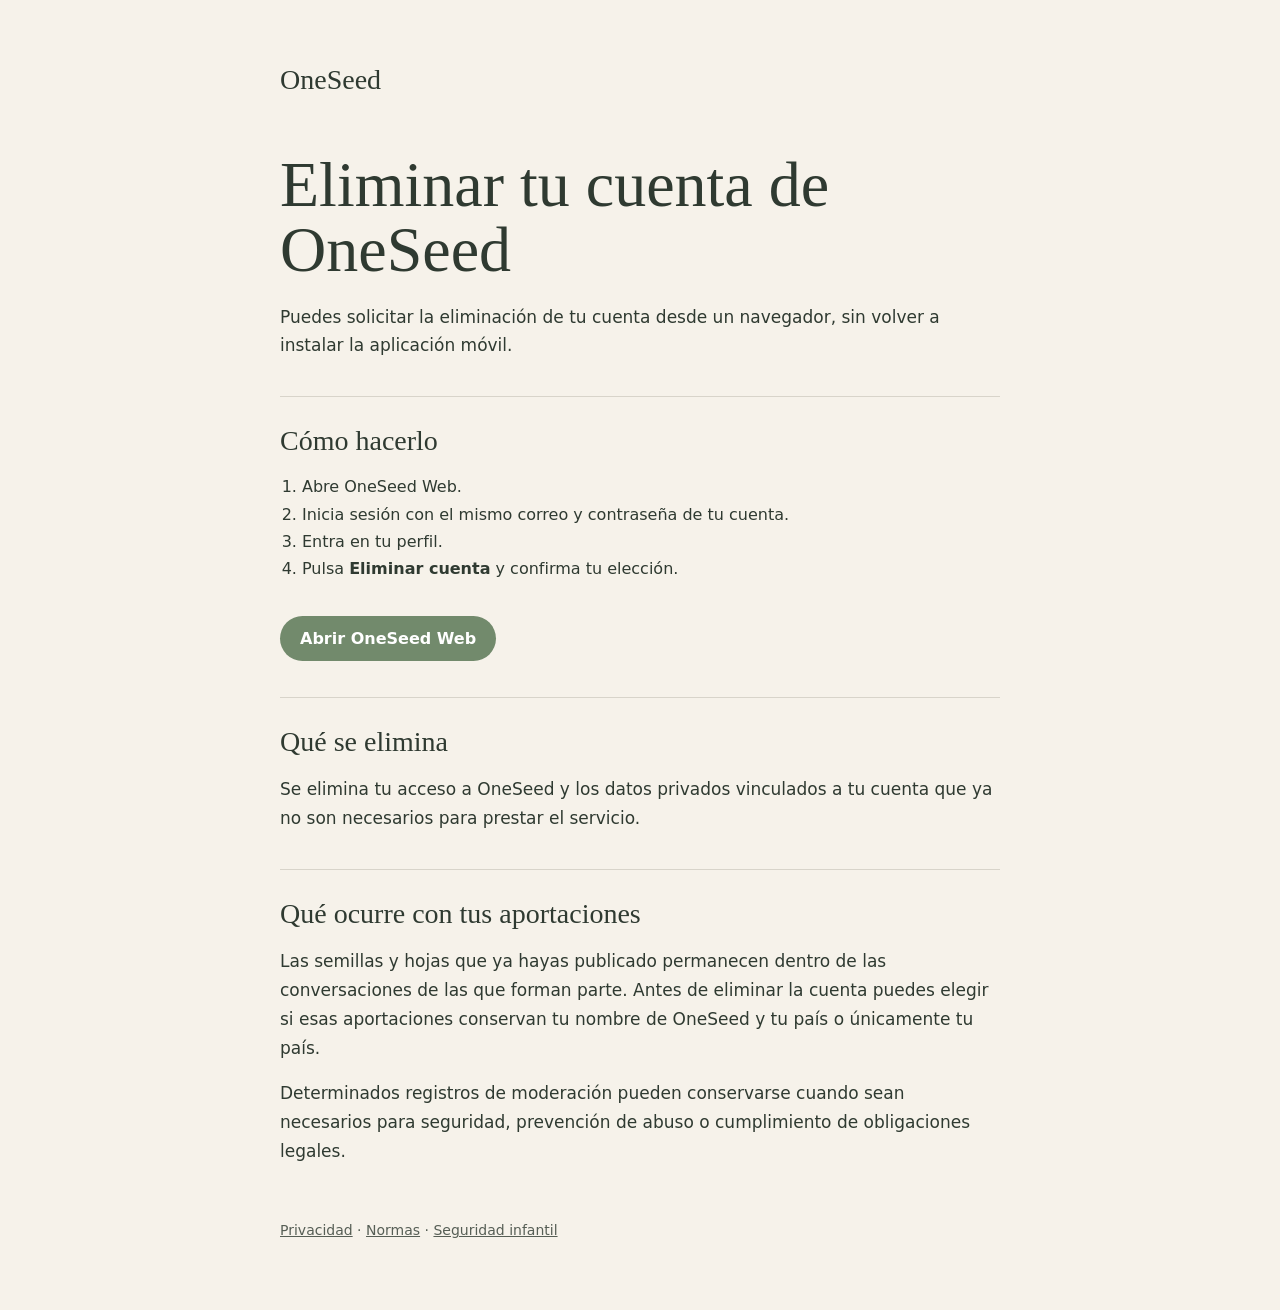
==== eliminar-cuenta.html @ 0b5f2c3c "feat(web): add account deletion and child safety pages" ====
<!doctype html>
<html lang="es">
<head>
  <meta charset="utf-8" />
  <meta name="viewport" content="width=device-width, initial-scale=1" />
  <title>Eliminar cuenta · OneSeed</title>
  <meta name="description" content="Cómo solicitar la eliminación de una cuenta de OneSeed y sus datos asociados." />
  <style>
    :root { color-scheme: light; --cream:#f6f2ea; --ink:#2f3a31; --sage:#728a6c; --line:#d8d4ca; }
    * { box-sizing:border-box; }
    body { margin:0; background:var(--cream); color:var(--ink); font-family:Inter,system-ui,-apple-system,BlinkMacSystemFont,"Segoe UI",sans-serif; }
    main { width:min(720px,calc(100% - 40px)); margin:0 auto; padding:64px 0 72px; }
    a { color:inherit; }
    .brand { display:inline-block; margin-bottom:56px; font-family:Georgia,serif; font-size:28px; text-decoration:none; }
    h1 { max-width:620px; margin:0 0 20px; font-family:Georgia,serif; font-weight:400; font-size:clamp(38px,7vw,64px); line-height:1.02; }
    p { font-size:17px; line-height:1.7; }
    section { margin-top:36px; padding-top:28px; border-top:1px solid var(--line); }
    h2 { font-family:Georgia,serif; font-size:28px; font-weight:400; margin:0 0 12px; }
    .button { display:inline-block; margin-top:18px; padding:13px 20px; border-radius:999px; background:var(--sage); color:white; text-decoration:none; font-weight:600; }
    ol { padding-left:22px; line-height:1.7; }
    footer { margin-top:56px; font-size:14px; opacity:.8; }
  </style>
</head>
<body>
<main>
  <a class="brand" href="index.html">OneSeed</a>
  <h1>Eliminar tu cuenta de OneSeed</h1>
  <p>Puedes solicitar la eliminación de tu cuenta desde un navegador, sin volver a instalar la aplicación móvil.</p>

  <section>
    <h2>Cómo hacerlo</h2>
    <ol>
      <li>Abre OneSeed Web.</li>
      <li>Inicia sesión con el mismo correo y contraseña de tu cuenta.</li>
      <li>Entra en tu perfil.</li>
      <li>Pulsa <strong>Eliminar cuenta</strong> y confirma tu elección.</li>
    </ol>
    <a class="button" href="app/">Abrir OneSeed Web</a>
  </section>

  <section>
    <h2>Qué se elimina</h2>
    <p>Se elimina tu acceso a OneSeed y los datos privados vinculados a tu cuenta que ya no son necesarios para prestar el servicio.</p>
  </section>

  <section>
    <h2>Qué ocurre con tus aportaciones</h2>
    <p>Las semillas y hojas que ya hayas publicado permanecen dentro de las conversaciones de las que forman parte. Antes de eliminar la cuenta puedes elegir si esas aportaciones conservan tu nombre de OneSeed y tu país o únicamente tu país.</p>
    <p>Determinados registros de moderación pueden conservarse cuando sean necesarios para seguridad, prevención de abuso o cumplimiento de obligaciones legales.</p>
  </section>

  <footer>
    <a href="privacidad.html">Privacidad</a> · <a href="normas.html">Normas</a> · <a href="seguridad.html">Seguridad infantil</a>
  </footer>
</main>
</body>
</html>
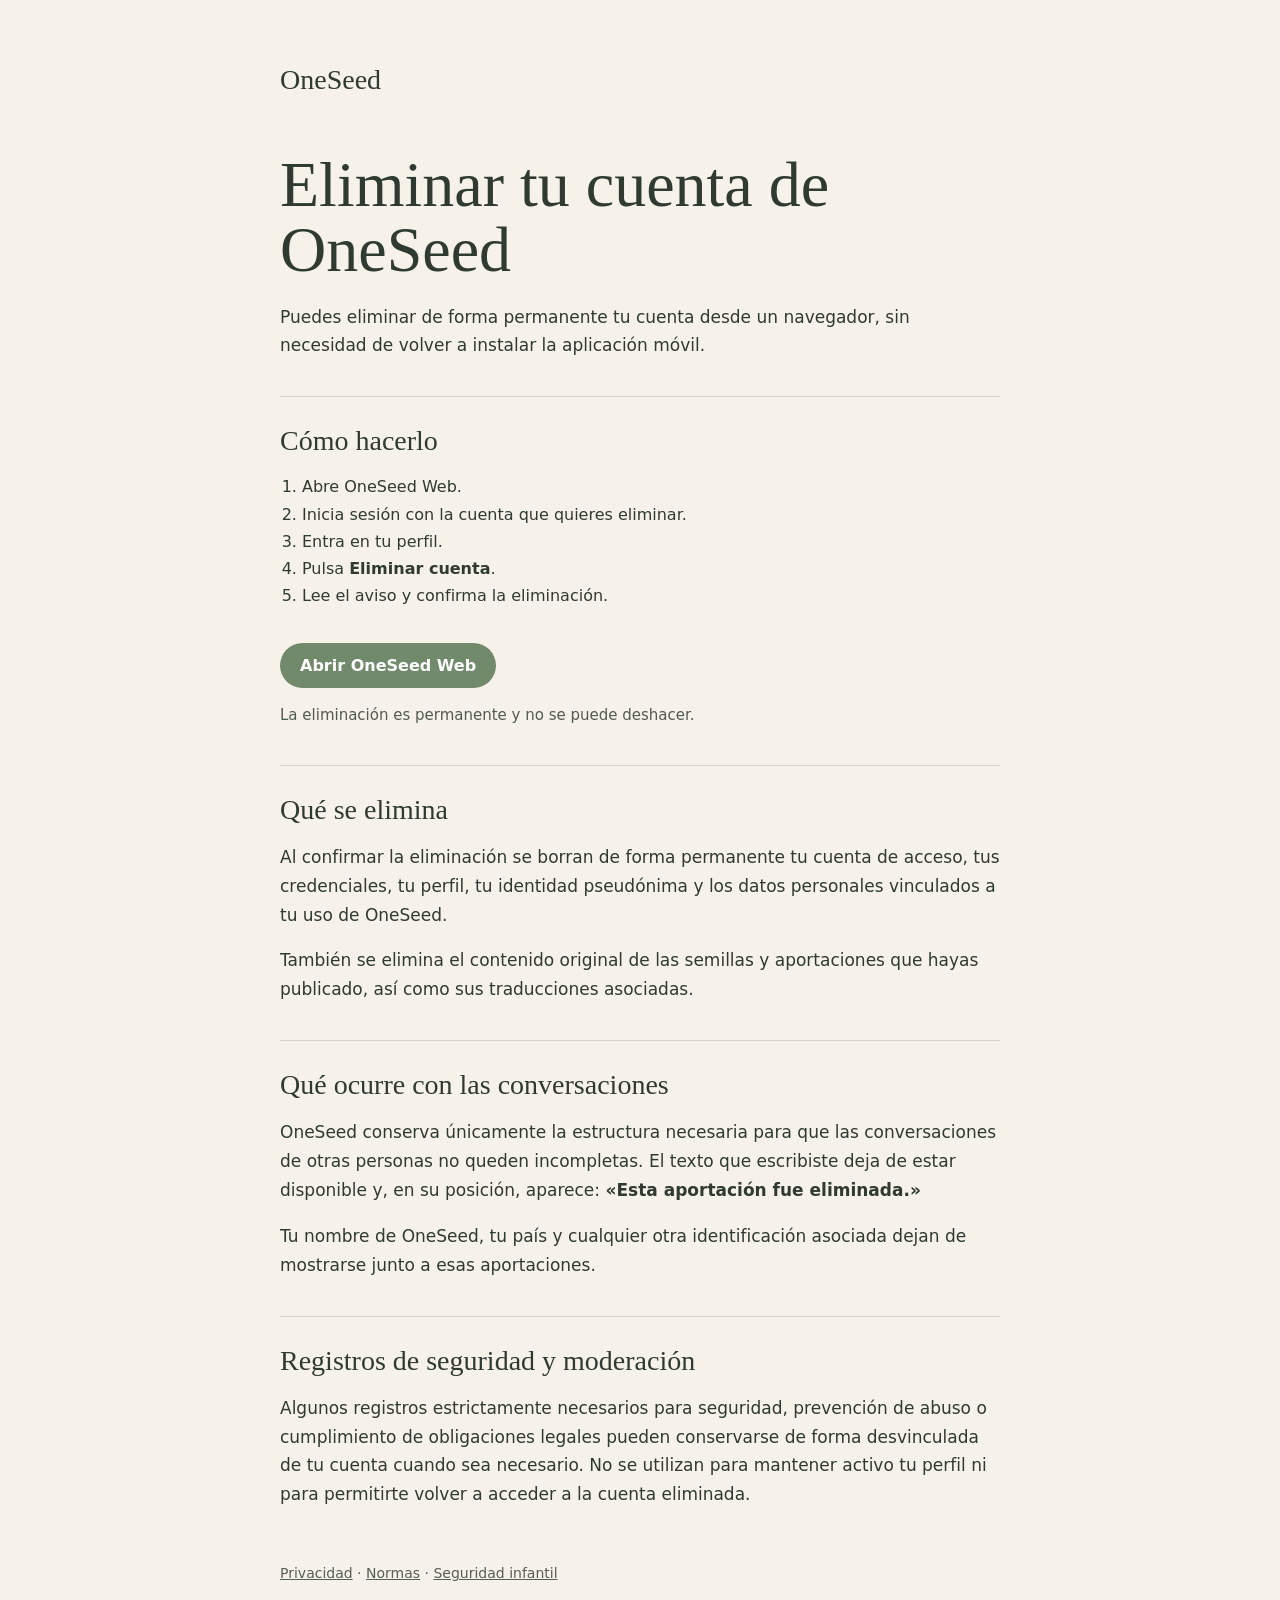
==== commit f601d9af: "fix(web): align account deletion page with permanent deletion" ====
--- a/eliminar-cuenta.html
+++ b/eliminar-cuenta.html
@@ -3,54 +3,175 @@
 <head>
   <meta charset="utf-8" />
   <meta name="viewport" content="width=device-width, initial-scale=1" />
+  <meta name="theme-color" content="#F6F2EA" />
   <title>Eliminar cuenta · OneSeed</title>
-  <meta name="description" content="Cómo solicitar la eliminación de una cuenta de OneSeed y sus datos asociados." />
+  <meta
+    name="description"
+    content="Cómo eliminar de forma permanente una cuenta de OneSeed y sus datos asociados."
+  />
   <style>
-    :root { color-scheme: light; --cream:#f6f2ea; --ink:#2f3a31; --sage:#728a6c; --line:#d8d4ca; }
-    * { box-sizing:border-box; }
-    body { margin:0; background:var(--cream); color:var(--ink); font-family:Inter,system-ui,-apple-system,BlinkMacSystemFont,"Segoe UI",sans-serif; }
-    main { width:min(720px,calc(100% - 40px)); margin:0 auto; padding:64px 0 72px; }
-    a { color:inherit; }
-    .brand { display:inline-block; margin-bottom:56px; font-family:Georgia,serif; font-size:28px; text-decoration:none; }
-    h1 { max-width:620px; margin:0 0 20px; font-family:Georgia,serif; font-weight:400; font-size:clamp(38px,7vw,64px); line-height:1.02; }
-    p { font-size:17px; line-height:1.7; }
-    section { margin-top:36px; padding-top:28px; border-top:1px solid var(--line); }
-    h2 { font-family:Georgia,serif; font-size:28px; font-weight:400; margin:0 0 12px; }
-    .button { display:inline-block; margin-top:18px; padding:13px 20px; border-radius:999px; background:var(--sage); color:white; text-decoration:none; font-weight:600; }
-    ol { padding-left:22px; line-height:1.7; }
-    footer { margin-top:56px; font-size:14px; opacity:.8; }
+    :root {
+      color-scheme: light;
+      --cream: #f6f2ea;
+      --ink: #2f3a31;
+      --sage: #728a6c;
+      --line: #d8d4ca;
+    }
+
+    * {
+      box-sizing: border-box;
+    }
+
+    body {
+      margin: 0;
+      background: var(--cream);
+      color: var(--ink);
+      font-family: Inter, system-ui, -apple-system, BlinkMacSystemFont,
+        "Segoe UI", sans-serif;
+    }
+
+    main {
+      width: min(720px, calc(100% - 40px));
+      margin: 0 auto;
+      padding: 64px 0 72px;
+    }
+
+    a {
+      color: inherit;
+    }
+
+    .brand {
+      display: inline-block;
+      margin-bottom: 56px;
+      font-family: Georgia, serif;
+      font-size: 28px;
+      text-decoration: none;
+    }
+
+    h1 {
+      max-width: 620px;
+      margin: 0 0 20px;
+      font-family: Georgia, serif;
+      font-weight: 400;
+      font-size: clamp(38px, 7vw, 64px);
+      line-height: 1.02;
+    }
+
+    p {
+      font-size: 17px;
+      line-height: 1.7;
+    }
+
+    section {
+      margin-top: 36px;
+      padding-top: 28px;
+      border-top: 1px solid var(--line);
+    }
+
+    h2 {
+      margin: 0 0 12px;
+      font-family: Georgia, serif;
+      font-size: 28px;
+      font-weight: 400;
+    }
+
+    .button {
+      display: inline-block;
+      margin-top: 18px;
+      padding: 13px 20px;
+      border-radius: 999px;
+      background: var(--sage);
+      color: white;
+      text-decoration: none;
+      font-weight: 600;
+    }
+
+    ol {
+      padding-left: 22px;
+      line-height: 1.7;
+    }
+
+    .note {
+      font-size: 15px;
+      opacity: 0.82;
+    }
+
+    footer {
+      margin-top: 56px;
+      font-size: 14px;
+      opacity: 0.8;
+    }
   </style>
 </head>
 <body>
 <main>
   <a class="brand" href="index.html">OneSeed</a>
+
   <h1>Eliminar tu cuenta de OneSeed</h1>
-  <p>Puedes solicitar la eliminación de tu cuenta desde un navegador, sin volver a instalar la aplicación móvil.</p>
+  <p>
+    Puedes eliminar de forma permanente tu cuenta desde un navegador,
+    sin necesidad de volver a instalar la aplicación móvil.
+  </p>
 
   <section>
     <h2>Cómo hacerlo</h2>
     <ol>
       <li>Abre OneSeed Web.</li>
-      <li>Inicia sesión con el mismo correo y contraseña de tu cuenta.</li>
+      <li>Inicia sesión con la cuenta que quieres eliminar.</li>
       <li>Entra en tu perfil.</li>
-      <li>Pulsa <strong>Eliminar cuenta</strong> y confirma tu elección.</li>
+      <li>Pulsa <strong>Eliminar cuenta</strong>.</li>
+      <li>Lee el aviso y confirma la eliminación.</li>
     </ol>
+
     <a class="button" href="app/">Abrir OneSeed Web</a>
+
+    <p class="note">
+      La eliminación es permanente y no se puede deshacer.
+    </p>
   </section>
 
   <section>
     <h2>Qué se elimina</h2>
-    <p>Se elimina tu acceso a OneSeed y los datos privados vinculados a tu cuenta que ya no son necesarios para prestar el servicio.</p>
+    <p>
+      Al confirmar la eliminación se borran de forma permanente tu cuenta de
+      acceso, tus credenciales, tu perfil, tu identidad pseudónima y los datos
+      personales vinculados a tu uso de OneSeed.
+    </p>
+    <p>
+      También se elimina el contenido original de las semillas y aportaciones
+      que hayas publicado, así como sus traducciones asociadas.
+    </p>
   </section>
 
   <section>
-    <h2>Qué ocurre con tus aportaciones</h2>
-    <p>Las semillas y hojas que ya hayas publicado permanecen dentro de las conversaciones de las que forman parte. Antes de eliminar la cuenta puedes elegir si esas aportaciones conservan tu nombre de OneSeed y tu país o únicamente tu país.</p>
-    <p>Determinados registros de moderación pueden conservarse cuando sean necesarios para seguridad, prevención de abuso o cumplimiento de obligaciones legales.</p>
+    <h2>Qué ocurre con las conversaciones</h2>
+    <p>
+      OneSeed conserva únicamente la estructura necesaria para que las
+      conversaciones de otras personas no queden incompletas. El texto que
+      escribiste deja de estar disponible y, en su posición, aparece:
+      <strong>«Esta aportación fue eliminada.»</strong>
+    </p>
+    <p>
+      Tu nombre de OneSeed, tu país y cualquier otra identificación asociada
+      dejan de mostrarse junto a esas aportaciones.
+    </p>
+  </section>
+
+  <section>
+    <h2>Registros de seguridad y moderación</h2>
+    <p>
+      Algunos registros estrictamente necesarios para seguridad, prevención
+      de abuso o cumplimiento de obligaciones legales pueden conservarse de
+      forma desvinculada de tu cuenta cuando sea necesario. No se utilizan
+      para mantener activo tu perfil ni para permitirte volver a acceder a la
+      cuenta eliminada.
+    </p>
   </section>
 
   <footer>
-    <a href="privacidad.html">Privacidad</a> · <a href="normas.html">Normas</a> · <a href="seguridad.html">Seguridad infantil</a>
+    <a href="privacidad.html">Privacidad</a> ·
+    <a href="normas.html">Normas</a> ·
+    <a href="seguridad.html">Seguridad infantil</a>
   </footer>
 </main>
 </body>
